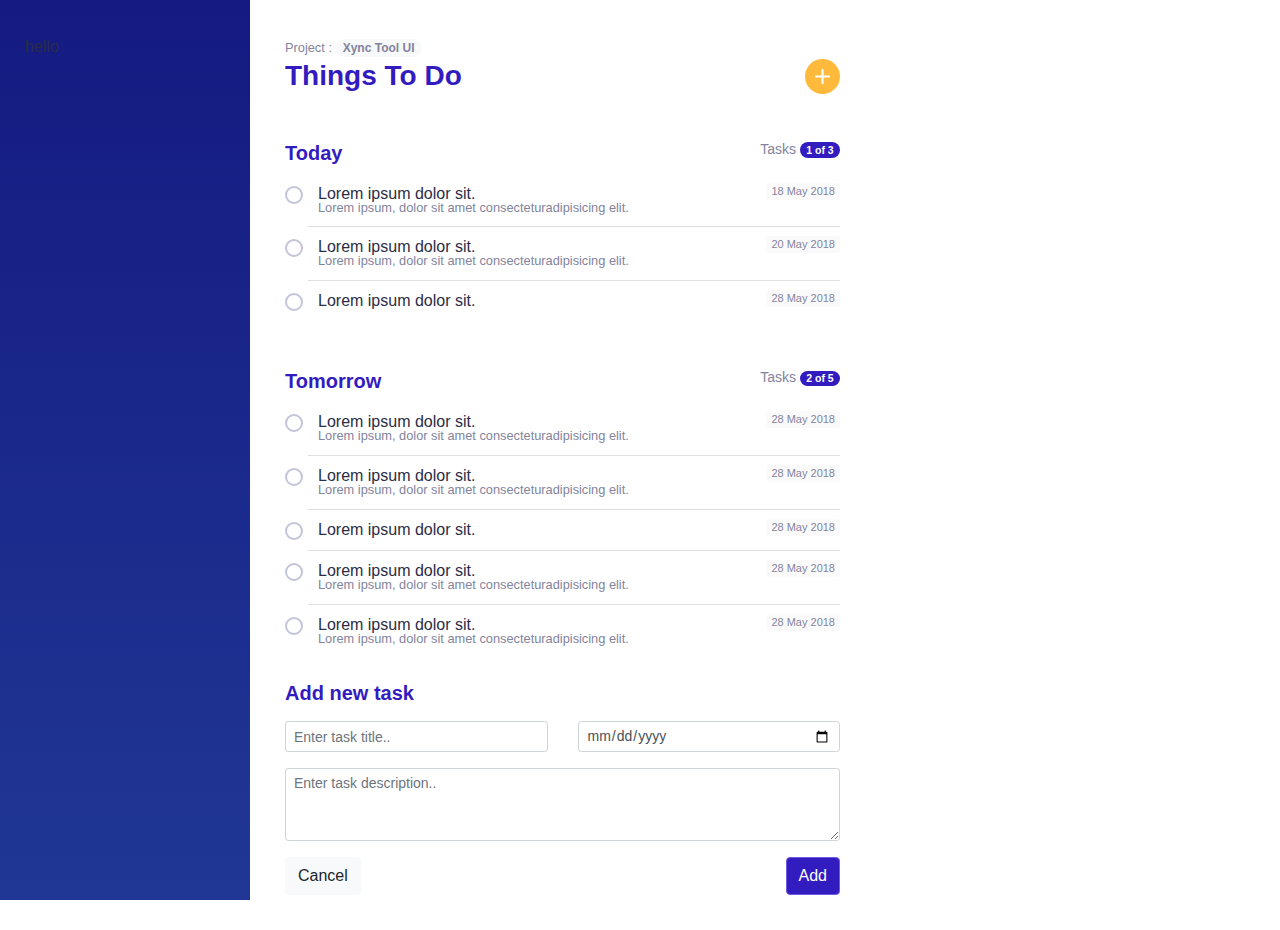
==== index.html @ 6550495a "Task add and Task List UI Added" ====
<!DOCTYPE html>
<html lang="en">

<head>
    <meta charset="UTF-8">
    <meta name="viewport" content="width=device-width, initial-scale=1.0">
    <meta http-equiv="X-UA-Compatible" content="ie=edge">
    <title>To-Do</title>

    <link rel="stylesheet" href="https://stackpath.bootstrapcdn.com/bootstrap/4.3.1/css/bootstrap.min.css">
    <link rel="stylesheet" href="main.min.css">
</head>

<body>

    <div class="app-wrapper">

        <nav class="app-side-nav">
            <ul class="list-unstyled">
                <li>hello</li>
            </ul>
        </nav>

        <section class="app-main-content">
            <small class="text-muted">Project : </small>
            <span class="badge badge-pill badge-light text-muted"> Xync Tool UI</span>
            <h3 class="app-main-title">Things To Do 
                <button type="button" class="app-task__add">
                    <img src="./images/add.svg" alt="add-task">
                </button>
            </h3>

            <div class="app-task__wrap">
                <!-- Single Task Component -->
                <div class="app-task__container mt-5">
                    <h5 class="app-task__title">Today
                        <small class="text-muted float-right">
                            <span>Tasks</span>
                            <span class="badge badge-pill badge-primary">1 of 3</span>
                        </small>
                    </h5>
                    <ul class="list-group list-group-flush app-task__list">
                        <li class="list-group-item app-task__item">
                            <input type="checkbox">
                            <p class="app-task__item-title">Lorem ipsum dolor sit. 
                                <span class="app-task__item-date">18 May 2018</span></p>
                            <p class="app-task__item-desc">Lorem ipsum, dolor sit amet consecteturadipisicing elit.</p>
                            <button type="button" class="close js-task-remove" aria-label="Close">
                                <span aria-hidden="true"></span>
                            </button>
                        </li>
                        <li class="list-group-item app-task__item">
                            <input type="checkbox">
                            <p class="app-task__item-title">Lorem ipsum dolor sit.<span class="app-task__item-date">20 May 2018</span></p>
                            <p class="app-task__item-desc">Lorem ipsum, dolor sit amet consecteturadipisicing elit.</p>
                            <button type="button" class="close js-task-remove" aria-label="Close">
                                <span aria-hidden="true"></span>
                            </button>
                        </li>
                        <li class="list-group-item app-task__item">
                            <input type="checkbox">
                            <p class="app-task__item-title">Lorem ipsum dolor sit.<span class="app-task__item-date">28 May 2018</span></p>
                            <button type="button" class="close js-task-remove" aria-label="Close">
                                <span aria-hidden="true"></span>
                            </button>
                        </li>
                    </ul>
                </div>
                <!-- Single Task Component -->
                <div class="app-task__container mt-5">
                    <h5 class="app-task__title">Tomorrow
                        <small class="text-muted float-right">
                            <span>Tasks</span>
                            <span class="badge badge-pill badge-primary">2 of 5</span>
                        </small>
                    </h5>
                    <ul class="list-group list-group-flush app-task__list">
                        <li class="list-group-item app-task__item">
                            <input type="checkbox">
                            <p class="app-task__item-title">Lorem ipsum dolor sit.<span class="app-task__item-date">28 May 2018</span></p>
                            <p class="app-task__item-desc">Lorem ipsum, dolor sit amet consecteturadipisicing elit.</p>
                            <button type="button" class="close js-task-remove" aria-label="Close">
                                <span aria-hidden="true"></span>
                            </button>
                        </li>
                        <li class="list-group-item app-task__item">
                            <input type="checkbox">
                            <p class="app-task__item-title">Lorem ipsum dolor sit.<span class="app-task__item-date">28 May 2018</span></p>
                            <p class="app-task__item-desc">Lorem ipsum, dolor sit amet consecteturadipisicing elit.</p>
                            <button type="button" class="close js-task-remove" aria-label="Close">
                                <span aria-hidden="true"></span>
                            </button>
                            
                        </li>
                        <li class="list-group-item app-task__item">
                            <input type="checkbox">
                            <p class="app-task__item-title">Lorem ipsum dolor sit.<span class="app-task__item-date">28 May 2018</span></p>
                            <button type="button" class="close js-task-remove" aria-label="Close">
                                <span aria-hidden="true"></span>
                            </button>
                            
                        </li>
                        <li class="list-group-item app-task__item">
                            <input type="checkbox">
                            <p class="app-task__item-title">Lorem ipsum dolor sit.<span class="app-task__item-date">28 May 2018</span></p>
                            <p class="app-task__item-desc">Lorem ipsum, dolor sit amet consecteturadipisicing elit.</p>
                            <button type="button" class="close js-task-remove" aria-label="Close">
                                <span aria-hidden="true"></span>
                            </button>
                            
                        </li>
                        <li class="list-group-item app-task__item">
                            <input type="checkbox">
                            <p class="app-task__item-title">Lorem ipsum dolor sit.<span class="app-task__item-date">28 May 2018</span></p>
                            <p class="app-task__item-desc">Lorem ipsum, dolor sit amet consecteturadipisicing elit.</p>
                            <button type="button" class="close js-task-remove" aria-label="Close">
                                <span aria-hidden="true"></span>
                            </button>
                            
                        </li>
                    </ul>
                </div>
            </div>

            <div class="app-task__add-form mt-4">

                <div class="row">
                    <div class="col-12">
                            <h5 class="app-task__title mb-3">Add new task</h5>
                    </div>
                    <div class="col-md-6">
                        <div class="form-group">
                            <input type="text" class="form-control form-control-sm"  placeholder="Enter task title..">
                        </div>
                    </div>
                    <div class="col-md-6">
                        <div class="form-group">
                            <input type="date" class="form-control form-control-sm"  placeholder="Choose a date">
                        </div>
                    </div>
                    <div class="col-md-12">
                        <div class="form-group">
                            <textarea class="form-control form-control-sm" rows="3" placeholder="Enter task description.."></textarea>
                        </div>
                    </div>
                    <div class="col-12">
                        <div class="btn-toolbar d-flex justify-content-between" role="group" aria-label="Basic example">
                            <button type="button" class="btn btn-light">Cancel</button>
                            <button type="button" class="btn btn-primary float-right">Add</button>
                        </div>
                    </div>
                </div>
            </div>

        </section>

    </div>

    <script src="./jquery-3.4.1.slim.min.js"></script>
    <script>
        $('.js-task-remove').click(function(){
            $(this).closest('li').remove();
        });

        

    </script>

</body>

</html>
---- main.min.css ----
.text-primary{color:#331CBF !important}.text-muted{color:#82849D !important}.badge-primary{background-color:#331CBF !important}.btn-primary{background-color:#331CBF !important;border-color:#6e5ae7 !important}body{color:#2B2D46}.app-wrapper{width:100%;height:100%;display:-webkit-box;display:-ms-flexbox;display:flex;-webkit-box-align:stretch;-ms-flex-align:stretch;align-items:stretch}.app-side-nav{position:fixed;height:100%;width:250px;padding:35px 25px 0;background-color:#0D0E8B;background:#203795;background:-webkit-gradient(linear, left top, left bottom, from(#141A81), to(#203795));background:linear-gradient(to bottom, #141A81, #203795)}@media screen and (max-width: 576px){.app-side-nav{display:none}}.app-main-content{padding:35px 10px 35px 35px;margin-left:250px;width:600px}@media screen and (max-width: 576px){.app-main-content{margin-left:0;padding:10px}}.app-main-title{color:#331CBF;font-weight:bold;position:relative}.app-main-title .app-task__add{position:absolute;right:0;top:0;background-color:#FFBA3B;border:none;height:35px;width:35px;border-radius:50%;display:-webkit-box;display:-ms-flexbox;display:flex;-webkit-box-align:center;-ms-flex-align:center;align-items:center;-webkit-box-pack:center;-ms-flex-pack:center;justify-content:center;-webkit-transition:-webkit-transform 0.2s cubic-bezier(0.4, 0, 0.2, 1);transition:-webkit-transform 0.2s cubic-bezier(0.4, 0, 0.2, 1);transition:transform 0.2s cubic-bezier(0.4, 0, 0.2, 1);transition:transform 0.2s cubic-bezier(0.4, 0, 0.2, 1), -webkit-transform 0.2s cubic-bezier(0.4, 0, 0.2, 1)}.app-main-title .app-task__add img{height:15px;width:15px}.app-main-title .app-task__add:hover{-webkit-transform:scale(1.15);transform:scale(1.15);-webkit-box-shadow:0px 2px 2px 0px rgba(0,0,0,0.14);box-shadow:0px 2px 2px 0px rgba(0,0,0,0.14)}.app-task__title{color:#331CBF;font-weight:bold}.app-task__title small{font-size:14px}.app-task__list>li:first-child{border-top-color:transparent}.app-task__item{position:relative;padding-left:10px;padding-right:0px;margin-left:23px}.app-task__item input[type="checkbox"]{visibility:hidden;position:absolute;left:-23px;height:18px;width:18px;cursor:pointer}.app-task__item input[type="checkbox"]:before{visibility:visible;content:'';height:18px;width:18px;display:block;border:2px solid #C2C4D9;border-radius:50%}.app-task__item input[type="checkbox"]:checked:before{border-color:#331CBF}.app-task__item input[type="checkbox"]:checked:after{content:'';display:block;background:url("./images/checkmark.svg") no-repeat;visibility:visible;height:14px;width:14px;position:absolute;top:0;left:3px}.app-task__item input[type="checkbox"]:checked+.app-task__item-title{color:#82849D;text-decoration:line-through}.app-task__item input[type="checkbox"]:checked+.app-task__item-title+.app-task__item-desc{display:none}.app-task__item-title{line-height:1;margin:0;font-weight:500;position:relative;padding-right:75px}.app-task__item-title .app-task__item-date{position:absolute;top:-3px;right:0;font-size:11px;color:#82849D;background-color:#fafafb;padding:3px 5px;border-radius:3px;-webkit-transition:opacity .25s ease-in-out;transition:opacity .25s ease-in-out}.app-task__item-desc{line-height:1;margin:0;color:#82849D;font-size:80%}.app-task__item .close{position:absolute;top:0;bottom:0;right:0;width:30px;opacity:0;-webkit-transition:opacity .25s ease-in-out;transition:opacity .25s ease-in-out;outline:none}.app-task__item .close>span{height:18px;width:18px;display:inline-block;background:url("./images/delete.svg") no-repeat;background-size:18px}.app-task__item .close:hover{background-color:#f05151 !important}.app-task__item:hover{background-color:#fafaff}.app-task__item:hover .app-task__item-date{opacity:0}.app-task__item:hover .close{opacity:1 !important;background-color:#f48080}
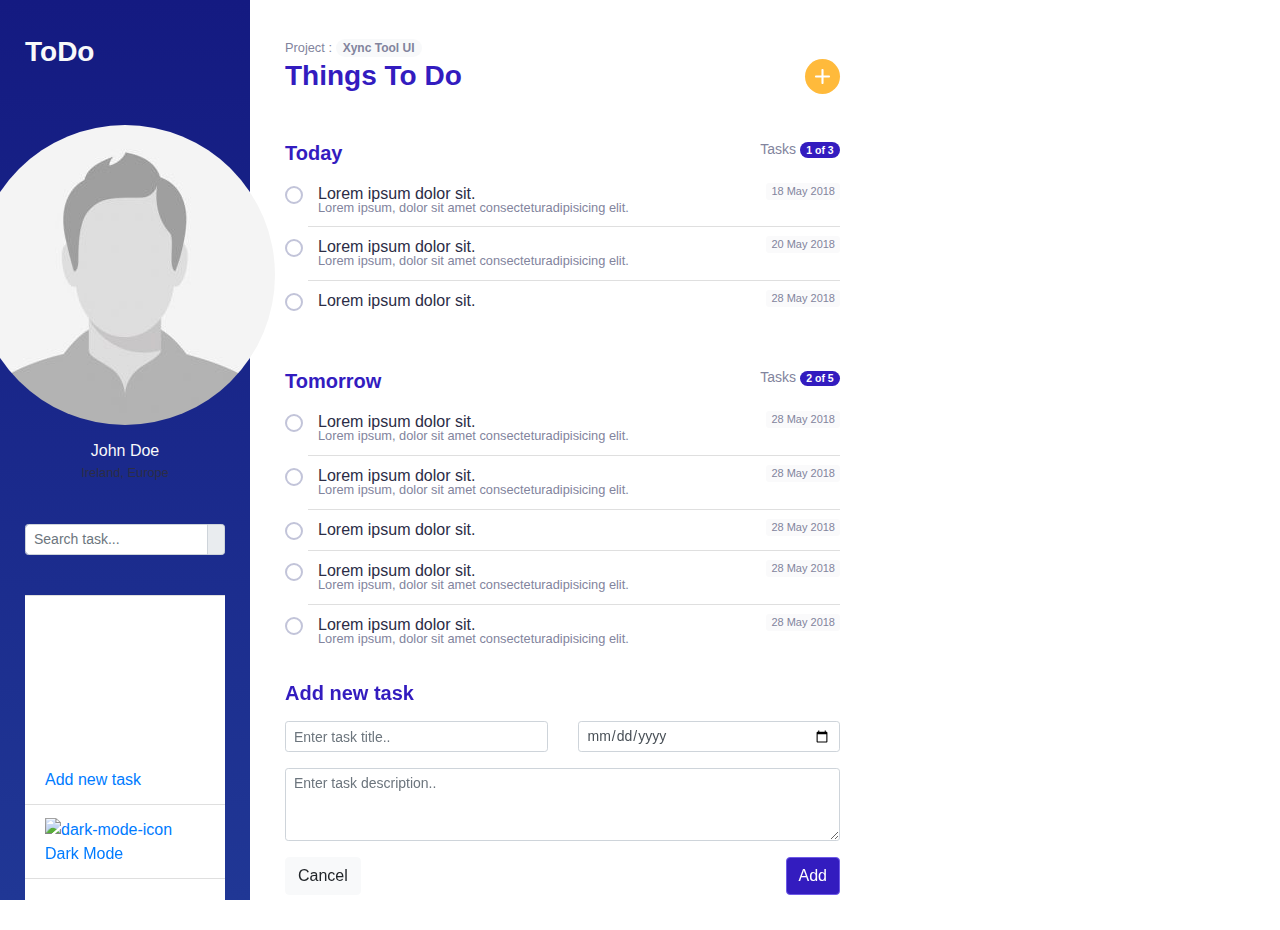
==== commit b3772238: "Sidebar UI added" ====
--- a/index.html
+++ b/index.html
@@ -11,20 +11,61 @@
     <link rel="stylesheet" href="main.min.css">
 </head>
 
-<body>
+<body class="">
 
     <div class="app-wrapper">
 
         <nav class="app-side-nav">
-            <ul class="list-unstyled">
-                <li>hello</li>
+            <h3 class="app-main-title text-light">ToDo</h3>
+            <div class="app-profile__container d-flex flex-column align-items-center">
+                <img src="./images/profile-placeholder.jpg" alt="profile-pic" class="rounded-circle mt-5">
+                <h6 class="text-light mt-3 mb-0">John Doe</h6>
+                <p class="text-muted-light"><small>Ireland, Europe</small></p>
+            </div>
+            <div class="row">
+                <div class="col-12">
+                    <div class="input-group input-group-sm mt-4 mb-3 app-search__container app-search--light">
+                        <input type="text" class="form-control" placeholder="Search task...">
+                        <div class="input-group-append">
+                            <span class="input-group-text">
+                                <img src="./images/search.svg" alt="search-icon">
+                            </span>
+                        </div>
+                    </div>
+                </div>
+            </div>
+            <ul class="list-group list-group-flush app-side-nav__menu mt-4">
+                <li class="list-group-item">
+                    <a href="#">
+                        <span class="app-side-nav__icon">
+                            <img src="./images/add.svg" alt="new-task-icon">
+                        </span>
+                        <span class="nav__title">Add new task</span>
+                    </a>
+                </li>
+                <li class="list-group-item">
+                    <a href="#" class="js-theme-switch">
+                        <span class="app-side-nav__icon">
+                            <img src="./images/dark-mode.svg" alt="dark-mode-icon">
+                        </span>
+                        <span class="nav__title">Dark Mode</span>
+                    </a>
+                </li>
+                <li class="list-group-item">
+                    <a href="#">
+                        <span class="app-side-nav__icon">
+                            <img src="./images/signout.svg" alt="dark-mode-icon">
+                        </span>
+                        <span class="nav__title">Signout</span>
+                    </a>
+                </li>
             </ul>
         </nav>
 
         <section class="app-main-content">
             <small class="text-muted">Project : </small>
             <span class="badge badge-pill badge-light text-muted"> Xync Tool UI</span>
-            <h3 class="app-main-title">Things To Do 
+            <h3 class="app-main-title">Things To Do
                 <button type="button" class="app-task__add">
                     <img src="./images/add.svg" alt="add-task">
                 </button>
@@ -42,7 +83,7 @@
                     <ul class="list-group list-group-flush app-task__list">
                         <li class="list-group-item app-task__item">
                             <input type="checkbox">
-                            <p class="app-task__item-title">Lorem ipsum dolor sit. 
+                            <p class="app-task__item-title">Lorem ipsum dolor sit.
                                 <span class="app-task__item-date">18 May 2018</span></p>
                             <p class="app-task__item-desc">Lorem ipsum, dolor sit amet consecteturadipisicing elit.</p>
                             <button type="button" class="close js-task-remove" aria-label="Close">
@@ -51,15 +92,17 @@
                         </li>
                         <li class="list-group-item app-task__item">
                             <input type="checkbox">
-                            <p class="app-task__item-title">Lorem ipsum dolor sit.<span class="app-task__item-date">20 May 2018</span></p>
-                            <p class="app-task__item-desc">Lorem ipsum, dolor sit amet consecteturadipisicing elit.</p>
-                            <button type="button" class="close js-task-remove" aria-label="Close">
-                                <span aria-hidden="true"></span>
-                            </button>
-                        </li>
-                        <li class="list-group-item app-task__item">
-                            <input type="checkbox">
-                            <p class="app-task__item-title">Lorem ipsum dolor sit.<span class="app-task__item-date">28 May 2018</span></p>
+                            <p class="app-task__item-title">Lorem ipsum dolor sit.<span class="app-task__item-date">20
+                                    May 2018</span></p>
+                            <p class="app-task__item-desc">Lorem ipsum, dolor sit amet consecteturadipisicing elit.</p>
+                            <button type="button" class="close js-task-remove" aria-label="Close">
+                                <span aria-hidden="true"></span>
+                            </button>
+                        </li>
+                        <li class="list-group-item app-task__item">
+                            <input type="checkbox">
+                            <p class="app-task__item-title">Lorem ipsum dolor sit.<span class="app-task__item-date">28
+                                    May 2018</span></p>
                             <button type="button" class="close js-task-remove" aria-label="Close">
                                 <span aria-hidden="true"></span>
                             </button>
@@ -77,46 +120,51 @@
                     <ul class="list-group list-group-flush app-task__list">
                         <li class="list-group-item app-task__item">
                             <input type="checkbox">
-                            <p class="app-task__item-title">Lorem ipsum dolor sit.<span class="app-task__item-date">28 May 2018</span></p>
-                            <p class="app-task__item-desc">Lorem ipsum, dolor sit amet consecteturadipisicing elit.</p>
-                            <button type="button" class="close js-task-remove" aria-label="Close">
-                                <span aria-hidden="true"></span>
-                            </button>
-                        </li>
-                        <li class="list-group-item app-task__item">
-                            <input type="checkbox">
-                            <p class="app-task__item-title">Lorem ipsum dolor sit.<span class="app-task__item-date">28 May 2018</span></p>
-                            <p class="app-task__item-desc">Lorem ipsum, dolor sit amet consecteturadipisicing elit.</p>
-                            <button type="button" class="close js-task-remove" aria-label="Close">
-                                <span aria-hidden="true"></span>
-                            </button>
-                            
-                        </li>
-                        <li class="list-group-item app-task__item">
-                            <input type="checkbox">
-                            <p class="app-task__item-title">Lorem ipsum dolor sit.<span class="app-task__item-date">28 May 2018</span></p>
-                            <button type="button" class="close js-task-remove" aria-label="Close">
-                                <span aria-hidden="true"></span>
-                            </button>
-                            
-                        </li>
-                        <li class="list-group-item app-task__item">
-                            <input type="checkbox">
-                            <p class="app-task__item-title">Lorem ipsum dolor sit.<span class="app-task__item-date">28 May 2018</span></p>
-                            <p class="app-task__item-desc">Lorem ipsum, dolor sit amet consecteturadipisicing elit.</p>
-                            <button type="button" class="close js-task-remove" aria-label="Close">
-                                <span aria-hidden="true"></span>
-                            </button>
-                            
-                        </li>
-                        <li class="list-group-item app-task__item">
-                            <input type="checkbox">
-                            <p class="app-task__item-title">Lorem ipsum dolor sit.<span class="app-task__item-date">28 May 2018</span></p>
-                            <p class="app-task__item-desc">Lorem ipsum, dolor sit amet consecteturadipisicing elit.</p>
-                            <button type="button" class="close js-task-remove" aria-label="Close">
-                                <span aria-hidden="true"></span>
-                            </button>
-                            
+                            <p class="app-task__item-title">Lorem ipsum dolor sit.<span class="app-task__item-date">28
+                                    May 2018</span></p>
+                            <p class="app-task__item-desc">Lorem ipsum, dolor sit amet consecteturadipisicing elit.</p>
+                            <button type="button" class="close js-task-remove" aria-label="Close">
+                                <span aria-hidden="true"></span>
+                            </button>
+                        </li>
+                        <li class="list-group-item app-task__item">
+                            <input type="checkbox">
+                            <p class="app-task__item-title">Lorem ipsum dolor sit.<span class="app-task__item-date">28
+                                    May 2018</span></p>
+                            <p class="app-task__item-desc">Lorem ipsum, dolor sit amet consecteturadipisicing elit.</p>
+                            <button type="button" class="close js-task-remove" aria-label="Close">
+                                <span aria-hidden="true"></span>
+                            </button>
+
+                        </li>
+                        <li class="list-group-item app-task__item">
+                            <input type="checkbox">
+                            <p class="app-task__item-title">Lorem ipsum dolor sit.<span class="app-task__item-date">28
+                                    May 2018</span></p>
+                            <button type="button" class="close js-task-remove" aria-label="Close">
+                                <span aria-hidden="true"></span>
+                            </button>
+
+                        </li>
+                        <li class="list-group-item app-task__item">
+                            <input type="checkbox">
+                            <p class="app-task__item-title">Lorem ipsum dolor sit.<span class="app-task__item-date">28
+                                    May 2018</span></p>
+                            <p class="app-task__item-desc">Lorem ipsum, dolor sit amet consecteturadipisicing elit.</p>
+                            <button type="button" class="close js-task-remove" aria-label="Close">
+                                <span aria-hidden="true"></span>
+                            </button>
+
+                        </li>
+                        <li class="list-group-item app-task__item">
+                            <input type="checkbox">
+                            <p class="app-task__item-title">Lorem ipsum dolor sit.<span class="app-task__item-date">28
+                                    May 2018</span></p>
+                            <p class="app-task__item-desc">Lorem ipsum, dolor sit amet consecteturadipisicing elit.</p>
+                            <button type="button" class="close js-task-remove" aria-label="Close">
+                                <span aria-hidden="true"></span>
+                            </button>
+
                         </li>
                     </ul>
                 </div>
@@ -126,21 +174,22 @@
 
                 <div class="row">
                     <div class="col-12">
-                            <h5 class="app-task__title mb-3">Add new task</h5>
+                        <h5 class="app-task__title mb-3">Add new task</h5>
                     </div>
                     <div class="col-md-6">
                         <div class="form-group">
-                            <input type="text" class="form-control form-control-sm"  placeholder="Enter task title..">
+                            <input type="text" class="form-control form-control-sm" placeholder="Enter task title..">
                         </div>
                     </div>
                     <div class="col-md-6">
                         <div class="form-group">
-                            <input type="date" class="form-control form-control-sm"  placeholder="Choose a date">
+                            <input type="date" class="form-control form-control-sm" placeholder="Choose a date">
                         </div>
                     </div>
                     <div class="col-md-12">
                         <div class="form-group">
-                            <textarea class="form-control form-control-sm" rows="3" placeholder="Enter task description.."></textarea>
+                            <textarea class="form-control form-control-sm" rows="3"
+                                placeholder="Enter task description.."></textarea>
                         </div>
                     </div>
                     <div class="col-12">
@@ -158,12 +207,54 @@
 
     <script src="./jquery-3.4.1.slim.min.js"></script>
     <script>
-        $('.js-task-remove').click(function(){
+
+        function getCookie(cname) {
+            var name = cname + "=";
+            var decodedCookie = decodeURIComponent(document.cookie);
+            var ca = decodedCookie.split(';');
+            for (var i = 0; i < ca.length; i++) {
+                var c = ca[i];
+                while (c.charAt(0) == ' ') {
+                    c = c.substring(1);
+                }
+                if (c.indexOf(name) == 0) {
+                    return c.substring(name.length, c.length);
+                }
+            }
+            return "";
+        }
+
+        let appTheme = getCookie('theme');
+        let lightThemeName = 'Light Mode';
+
+
+        if (appTheme === 'dark') {
+            $('body').addClass('dark-knight');
+            $('.js-theme-switch').find('.nav__title').text(lightThemeName);
+        };
+
+        $('.js-task-remove').click(function () {
             $(this).closest('li').remove();
         });
 
-        
-
+        $('.js-theme-switch').click(function (e) {
+            e.preventDefault();
+
+            let switctToTheme = $(this).find('.nav__title').text();
+
+            if (switctToTheme === lightThemeName) {
+                $('body').removeClass('dark-knight');
+                $(this).find('.nav__title').text('Dark Mode');
+                document.cookie = "theme= ";
+            } else {
+                $('body').addClass('dark-knight');
+                $(this).find('.nav__title').text(lightThemeName);
+                document.cookie = "theme=dark";
+            }
+
+
+
+        });
     </script>
 
 </body>
--- a/main.min.css
+++ b/main.min.css
@@ -1 +1 @@
-.text-primary{color:#331CBF !important}.text-muted{color:#82849D !important}.badge-primary{background-color:#331CBF !important}.btn-primary{background-color:#331CBF !important;border-color:#6e5ae7 !important}body{color:#2B2D46}.app-wrapper{width:100%;height:100%;display:-webkit-box;display:-ms-flexbox;display:flex;-webkit-box-align:stretch;-ms-flex-align:stretch;align-items:stretch}.app-side-nav{position:fixed;height:100%;width:250px;padding:35px 25px 0;background-color:#0D0E8B;background:#203795;background:-webkit-gradient(linear, left top, left bottom, from(#141A81), to(#203795));background:linear-gradient(to bottom, #141A81, #203795)}@media screen and (max-width: 576px){.app-side-nav{display:none}}.app-main-content{padding:35px 10px 35px 35px;margin-left:250px;width:600px}@media screen and (max-width: 576px){.app-main-content{margin-left:0;padding:10px}}.app-main-title{color:#331CBF;font-weight:bold;position:relative}.app-main-title .app-task__add{position:absolute;right:0;top:0;background-color:#FFBA3B;border:none;height:35px;width:35px;border-radius:50%;display:-webkit-box;display:-ms-flexbox;display:flex;-webkit-box-align:center;-ms-flex-align:center;align-items:center;-webkit-box-pack:center;-ms-flex-pack:center;justify-content:center;-webkit-transition:-webkit-transform 0.2s cubic-bezier(0.4, 0, 0.2, 1);transition:-webkit-transform 0.2s cubic-bezier(0.4, 0, 0.2, 1);transition:transform 0.2s cubic-bezier(0.4, 0, 0.2, 1);transition:transform 0.2s cubic-bezier(0.4, 0, 0.2, 1), -webkit-transform 0.2s cubic-bezier(0.4, 0, 0.2, 1)}.app-main-title .app-task__add img{height:15px;width:15px}.app-main-title .app-task__add:hover{-webkit-transform:scale(1.15);transform:scale(1.15);-webkit-box-shadow:0px 2px 2px 0px rgba(0,0,0,0.14);box-shadow:0px 2px 2px 0px rgba(0,0,0,0.14)}.app-task__title{color:#331CBF;font-weight:bold}.app-task__title small{font-size:14px}.app-task__list>li:first-child{border-top-color:transparent}.app-task__item{position:relative;padding-left:10px;padding-right:0px;margin-left:23px}.app-task__item input[type="checkbox"]{visibility:hidden;position:absolute;left:-23px;height:18px;width:18px;cursor:pointer}.app-task__item input[type="checkbox"]:before{visibility:visible;content:'';height:18px;width:18px;display:block;border:2px solid #C2C4D9;border-radius:50%}.app-task__item input[type="checkbox"]:checked:before{border-color:#331CBF}.app-task__item input[type="checkbox"]:checked:after{content:'';display:block;background:url("./images/checkmark.svg") no-repeat;visibility:visible;height:14px;width:14px;position:absolute;top:0;left:3px}.app-task__item input[type="checkbox"]:checked+.app-task__item-title{color:#82849D;text-decoration:line-through}.app-task__item input[type="checkbox"]:checked+.app-task__item-title+.app-task__item-desc{display:none}.app-task__item-title{line-height:1;margin:0;font-weight:500;position:relative;padding-right:75px}.app-task__item-title .app-task__item-date{position:absolute;top:-3px;right:0;font-size:11px;color:#82849D;background-color:#fafafb;padding:3px 5px;border-radius:3px;-webkit-transition:opacity .25s ease-in-out;transition:opacity .25s ease-in-out}.app-task__item-desc{line-height:1;margin:0;color:#82849D;font-size:80%}.app-task__item .close{position:absolute;top:0;bottom:0;right:0;width:30px;opacity:0;-webkit-transition:opacity .25s ease-in-out;transition:opacity .25s ease-in-out;outline:none}.app-task__item .close>span{height:18px;width:18px;display:inline-block;background:url("./images/delete.svg") no-repeat;background-size:18px}.app-task__item .close:hover{background-color:#f05151 !important}.app-task__item:hover{background-color:#fafaff}.app-task__item:hover .app-task__item-date{opacity:0}.app-task__item:hover .close{opacity:1 !important;background-color:#f48080}
+.text-primary{color:#331CBF !important}.text-muted{color:#82849D !important}.badge-primary{background-color:#331CBF !important}.btn-primary{background-color:#331CBF !important;border-color:#6e5ae7 !important}body{color:#2B2D46}.app-wrapper{width:100%;height:100%;display:-webkit-box;display:-ms-flexbox;display:flex;-webkit-box-align:stretch;-ms-flex-align:stretch;align-items:stretch}.app-side-nav{position:fixed;height:100%;width:250px;padding:35px 25px 0;background-color:#0D0E8B;background:#203795;background:-webkit-gradient(linear, left top, left bottom, from(#141A81), to(#203795));background:linear-gradient(to bottom, #141A81, #203795)}@media screen and (max-width: 576px){.app-side-nav{display:none}}.app-main-content{padding:35px 10px 35px 35px;margin-left:250px;width:600px}@media screen and (max-width: 576px){.app-main-content{margin-left:0;padding:10px}}.app-main-title{color:#331CBF;font-weight:bold;position:relative}.app-main-title .app-task__add{position:absolute;right:0;top:0;background-color:#FFBA3B;border:none;height:35px;width:35px;border-radius:50%;display:-webkit-box;display:-ms-flexbox;display:flex;-webkit-box-align:center;-ms-flex-align:center;align-items:center;-webkit-box-pack:center;-ms-flex-pack:center;justify-content:center;-webkit-transition:-webkit-transform 0.2s cubic-bezier(0.4, 0, 0.2, 1);transition:-webkit-transform 0.2s cubic-bezier(0.4, 0, 0.2, 1);transition:transform 0.2s cubic-bezier(0.4, 0, 0.2, 1);transition:transform 0.2s cubic-bezier(0.4, 0, 0.2, 1), -webkit-transform 0.2s cubic-bezier(0.4, 0, 0.2, 1)}.app-main-title .app-task__add img{height:15px;width:15px}.app-main-title .app-task__add:hover{-webkit-transform:scale(1.15);transform:scale(1.15);-webkit-box-shadow:0px 2px 2px 0px rgba(0,0,0,0.14);box-shadow:0px 2px 2px 0px rgba(0,0,0,0.14)}.app-login__container{height:100%;width:375px;position:fixed;background-color:#fafafa;padding:0 30px;display:-webkit-box;display:-ms-flexbox;display:flex;-webkit-box-align:center;-ms-flex-align:center;align-items:center;overflow-y:scroll}@media screen and (max-width: 576px){.app-login__container{width:100%}}.app-login__desc{width:calc(100% - 375px);height:100%;position:absolute;top:0;left:375px;background:url("./images/login-bg.jpg") no-repeat;background-size:cover}@media screen and (max-width: 576px){.app-login__desc{display:none}}.app-login__form{position:relative}.app-login__form input{background-color:transparent;border-color:transparent;border-bottom-color:rgba(0,0,0,0.1);border-radius:0;outline:none;padding-top:15px}.app-login__form input:active,.app-login__form input:focus{background-color:transparent;border-color:transparent;border-bottom-color:rgba(0,0,0,0.1);-webkit-box-shadow:none;box-shadow:none}.app-login__form input:not(:placeholder-shown)+label{-webkit-transform:translateY(-13px);transform:translateY(-13px);color:#331CBF;visibility:visible}.app-login__form label{position:absolute;top:8px;left:13px;color:transparent;visibility:hidden;font-size:12px;opacity:.8;-webkit-transition:all .3s ease;transition:all .3s ease}.app-task__title{color:#331CBF;font-weight:bold}.app-task__title small{font-size:14px}.app-task__list>li:first-child{border-top-color:transparent}.app-task__item{position:relative;padding-left:10px;padding-right:0px;margin-left:23px}.app-task__item input[type="checkbox"]{visibility:hidden;position:absolute;left:-23px;height:18px;width:18px;cursor:pointer}.app-task__item input[type="checkbox"]:before{visibility:visible;content:'';height:18px;width:18px;display:block;border:2px solid #C2C4D9;border-radius:50%}.app-task__item input[type="checkbox"]:checked:before{border-color:#331CBF}.app-task__item input[type="checkbox"]:checked:after{content:'';display:block;background:url("./images/checkmark.svg") no-repeat;visibility:visible;height:14px;width:14px;position:absolute;top:0;left:3px}.app-task__item input[type="checkbox"]:checked+.app-task__item-title{color:#82849D;text-decoration:line-through}.app-task__item input[type="checkbox"]:checked+.app-task__item-title+.app-task__item-desc{display:none}.app-task__item-title{line-height:1;margin:0;font-weight:500;position:relative;padding-right:75px}.app-task__item-title .app-task__item-date{position:absolute;top:-3px;right:0;font-size:11px;color:#82849D;background-color:#fafafb;padding:3px 5px;border-radius:3px;-webkit-transition:opacity .25s ease-in-out;transition:opacity .25s ease-in-out}.app-task__item-desc{line-height:1;margin:0;color:#82849D;font-size:80%}.app-task__item .close{position:absolute;top:0;bottom:0;right:0;width:30px;opacity:0;-webkit-transition:opacity .25s ease-in-out;transition:opacity .25s ease-in-out;outline:none}.app-task__item .close>span{height:18px;width:18px;display:inline-block;background:url("./images/delete.svg") no-repeat;background-size:18px}.app-task__item .close:hover{background-color:#f05151 !important}.app-task__item:hover{background-color:#fafaff}.app-task__item:hover .app-task__item-date{opacity:0}.app-task__item:hover .close{opacity:1 !important;background-color:#f48080}
